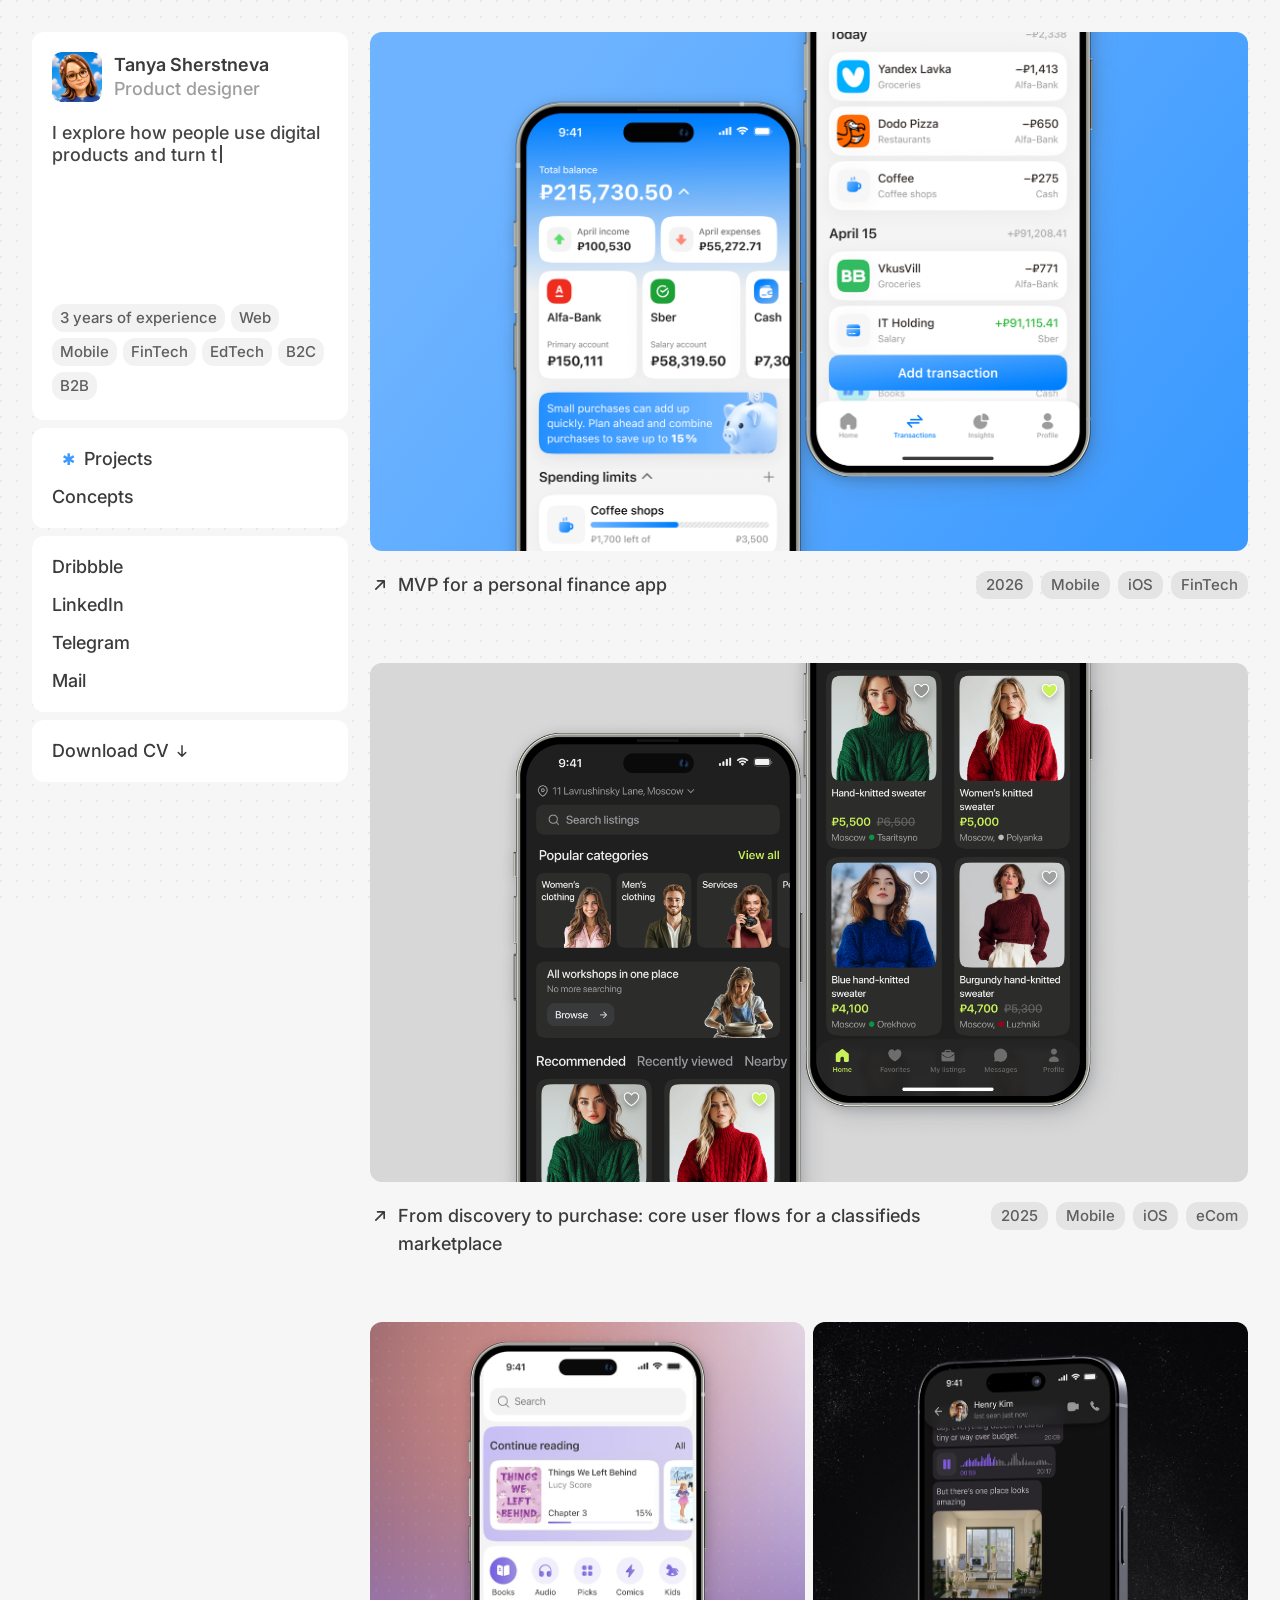
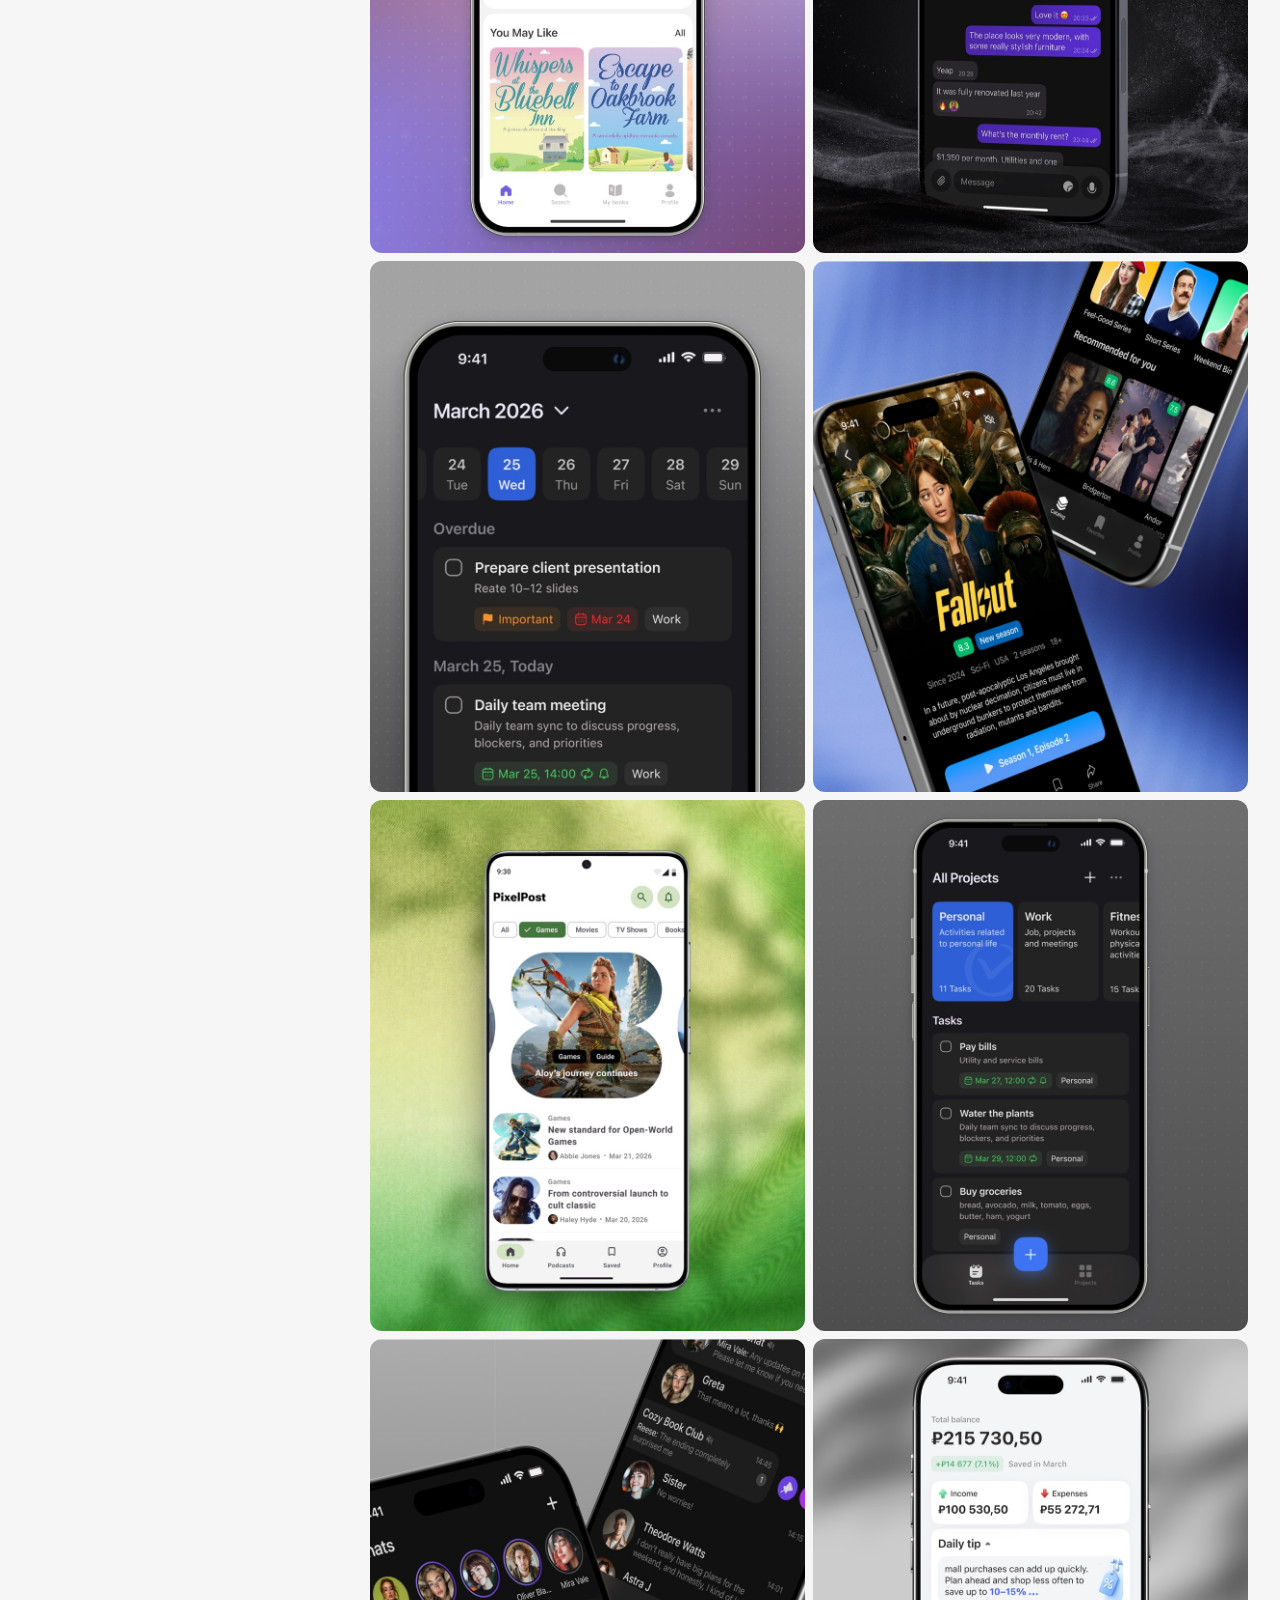
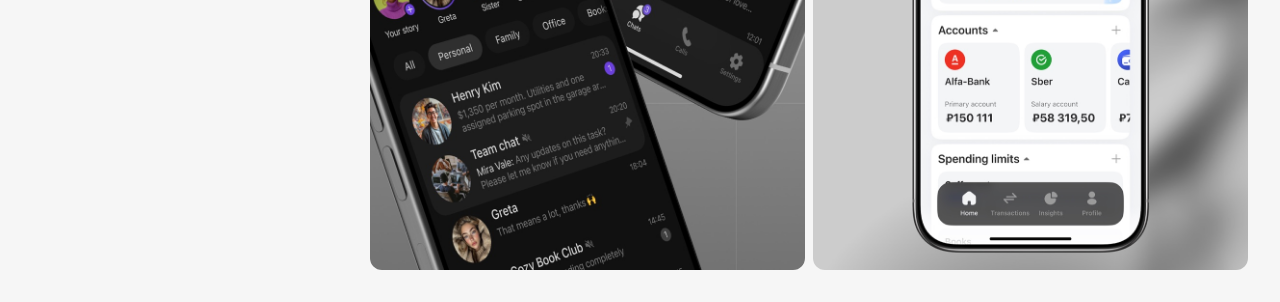
==== index.html @ c829650d "Add files via upload" ====
<!doctype html>
<html lang="en">
  <head>
    <meta charset="UTF-8" />
    <meta name="viewport" content="width=device-width, initial-scale=1.0" />
    <meta name="author" content="Tanya Sherstneva" />
    <meta name="copyright" content="© Tanya Sherstneva. Portfolio content, case studies and visuals may not be copied, reproduced or used for AI training without permission." />
    <meta name="robots" content="index, follow, noai, noimageai" />
    <title>Tanya Sherstneva — Product Designer</title>
    <meta name="description" content="Product designer creating web and mobile experiences. Explore selected work by Tanya Sherstneva, including Flowly, a personal finance app, and Atlas, a classifieds marketplace." />
    <link rel="icon" type="image/svg+xml" href="assets/favicon.svg" />
    <link rel="icon" type="image/png" sizes="32x32" href="assets/favicon-32.png" />
    <link rel="apple-touch-icon" sizes="180x180" href="assets/favicon-180.png" />
    <link rel="preload" as="image" href="assets/optimized/project-flowly-cover-left.png?v=20260915-2" media="(min-width: 681px)" />
    <link rel="preload" as="image" href="assets/optimized/project-flowly-cover-right.png?v=20260915-2" media="(min-width: 681px)" />
    <link rel="preload" as="image" href="assets/optimized/mobile-cover-flowly.jpg?v=20260915-2" media="(max-width: 680px)" />
    <link rel="stylesheet" href="styles.css?v=20260813-3" />
  </head>
  <body>
    <main class="page-shell">
      <aside class="sidebar" aria-label="Designer information">
        <section class="profile card">
          <div class="profile__head">
            <a class="profile__avatar-wrap" href="index.html" data-clean-href="./" data-home-link aria-label="Back to homepage">
              <img class="profile__avatar profile__avatar--base" src="assets/optimized/profile-avatar-new.png" width="128" height="160" alt="Tanya Sherstneva" />
              <img class="profile__avatar profile__avatar--hover" src="assets/optimized/profile-avatar-hover-new.png" width="128" height="160" alt="" aria-hidden="true" />
            </a>
            <div>
              <h1><a class="profile__name-link" href="index.html" data-clean-href="./" data-home-link aria-label="Back to homepage">Tanya Sherstneva</a></h1>
              <p>Product designer</p>
            </div>
          </div>

          <div class="profile__copy">
            <p class="typewriter-copy" data-typewriter="I explore how people use digital products and turn those insights into better experiences.">I explore how people use digital products and turn those insights into better experiences.</p>
          </div>

          <div class="chips" aria-label="Skills and experience">
            <span>3 years of experience</span>
            <span>Web</span>
            <span>Mobile</span>
            <span>FinTech</span>
            <span>EdTech</span>
            <span>B2C</span>
            <span>B2B</span>
          </div>
        </section>

        <nav class="card nav-links nav-links--plain" aria-label="Portfolio sections">
          <a href="#projects">Projects</a>
          <a href="#concepts">Concepts</a>
        </nav>

        <section class="card nav-links" aria-label="Social links">
          <a href="https://dribbble.com/tanya-sherstneva" target="_blank" rel="noopener noreferrer" aria-label="Dribbble">Dribbble</a>
          <a href="https://www.linkedin.com/in/tanya-sherstneva" target="_blank" rel="noopener noreferrer" aria-label="LinkedIn">LinkedIn</a>
          <a href="https://t.me/tatanny" target="_blank" rel="noopener noreferrer" aria-label="Telegram">Telegram</a>
          <a href="mailto:tanya.shr.design@gmail.com" aria-label="Mail">Mail</a>
        </section>

        <a class="card download" href="https://drive.google.com/file/d/1rvZRLGSlJnNHizzoRb1KVBPNBlRmmnEd/view?usp=share_link" target="_blank" rel="noopener noreferrer" aria-label="Download CV">
          <span>Download CV</span>
          <svg viewBox="0 0 24 24" aria-hidden="true">
            <path d="M12 5v14m0 0 5-5m-5 5-5-5" />
          </svg>
        </a>
      </aside>

      <section class="content" id="projects">
        <article class="project project--flowy">
          <a class="project-media-grid project-media-link flowly-hover-zone" href="flowly/index.html" aria-label="View the Flowly case study">
            <div class="project-media-slot project-media-slot--cover project-media-slot--flowy project-media-slot--flowy-cover">
              <img class="project-mobile-cover" src="assets/optimized/mobile-cover-flowly.jpg?v=20260915-2" width="900" height="532" alt="Flowly mobile cover preview" />
              <div class="flowy-cover-mockup flowy-cover-mockup--main">
                <img src="assets/optimized/project-flowly-cover-left.png?v=20260915-2" width="700" height="1330" alt="Flowly main screen preview" fetchpriority="high" />
              </div>
              <div class="flowy-cover-mockup flowy-cover-mockup--secondary">
                <img src="assets/optimized/project-flowly-cover-right.png?v=20260915-2" width="700" height="1330" alt="Flowly operations screen preview" fetchpriority="high" />
              </div>
            </div>
          </a>

          <footer class="project-meta">
            <a href="flowly/index.html" class="project-title">
              <svg viewBox="0 0 24 24" aria-hidden="true"><path d="M7 17 17 7M9 7h8v8" /></svg>
              <span>MVP for a&nbsp;personal finance app</span>
            </a>
            <div class="chips chips--small">
              <span>2026</span>
              <span>Mobile</span>
              <span>iOS</span>
              <span>FinTech</span>
            </div>
          </footer>
        </article>

        <article class="project project--atlas" id="atlas">
          <a class="project-media-grid project-media-link atlas-hover-zone" href="atlas/index.html" aria-label="View the Atlas case study">
            <div class="project-media-slot project-media-slot--cover project-media-slot--atlas project-media-slot--atlas-cover">
              <img class="project-mobile-cover" src="assets/optimized/mobile-cover-atlas.png?v=atlas-en-home-1" width="2988" height="1770" alt="Atlas mobile cover preview" loading="lazy" />
              <div class="atlas-cover-mockup atlas-cover-mockup--main">
                <img src="assets/optimized/project-atlas-cover-left.png?v=atlas-en-home-1" width="1229" height="2334" alt="Atlas project main preview" loading="lazy" />
              </div>
              <div class="atlas-cover-mockup atlas-cover-mockup--secondary">
                <img src="assets/optimized/project-atlas-cover-right.png?v=atlas-en-home-1" width="1229" height="2334" alt="Atlas project detail preview" loading="lazy" />
              </div>
            </div>
          </a>

          <footer class="project-meta">
            <a href="atlas/index.html" class="project-title">
              <svg viewBox="0 0 24 24" aria-hidden="true"><path d="M7 17 17 7M9 7h8v8" /></svg>
              <span>From discovery to&nbsp;purchase: core user flows for a&nbsp;classifieds marketplace</span>
            </a>
            <div class="chips chips--small">
              <span>2025</span>
              <span>Mobile</span>
              <span>iOS</span>
              <span>eCom</span>
            </div>
          </footer>
        </article>

        <section class="case-grid" id="concepts" aria-label="Design concepts">
          <figure class="case-card case-card--short"><img src="assets/optimized/concept-01-reading-app.jpg" width="1023" height="1100" loading="lazy" alt="Reader" /><figcaption class="case-chip">Reader</figcaption></figure>
          <figure class="case-card case-card--short"><img src="assets/optimized/concept-02-messaging-app.jpg" width="1023" height="1100" loading="lazy" alt="Messenger" /><figcaption class="case-chip">Messenger</figcaption></figure>
          <figure class="case-card case-card--tall"><img src="assets/optimized/concept-06-task-manager-app.jpg" width="1023" height="1100" loading="lazy" alt="Task Manager" /><figcaption class="case-chip">Task Manager</figcaption></figure>
          <figure class="case-card case-card--tall"><img src="assets/optimized/concept-04-streaming-app.jpg" width="1023" height="1100" loading="lazy" alt="Online Cinema" /><figcaption class="case-chip">Online Cinema</figcaption></figure>
          <figure class="case-card case-card--tall"><img src="assets/optimized/concept-05-android-news-app.jpg" width="1023" height="1100" loading="lazy" alt="Android News Portal" /><figcaption class="case-chip">Android News Portal</figcaption></figure>
          <figure class="case-card case-card--tall"><img src="assets/optimized/concept-07-task-manager-app.jpg" width="1023" height="1100" loading="lazy" alt="Task Manager" /><figcaption class="case-chip">Task Manager</figcaption></figure>
          <figure class="case-card case-card--tall"><img src="assets/optimized/concept-03-messaging-app.jpg" width="1023" height="1100" loading="lazy" alt="Messenger" /><figcaption class="case-chip">Messenger</figcaption></figure>
          <figure class="case-card case-card--tall"><img src="assets/optimized/concept-08-fintech-app.jpg" width="1023" height="1100" loading="lazy" alt="Finance Manager" /><figcaption class="case-chip">Finance Manager</figcaption></figure>
        </section>
      </section>
    </main>
    <div class="custom-cursor flowly-cursor" aria-hidden="true">
      <img src="assets/cursor-flowly.png" alt="" />
    </div>
    <div class="custom-cursor atlas-cursor" aria-hidden="true">
      <img src="assets/cursor-atlas.png" alt="" />
    </div>
    <script src="home-link.js?v=20260813-3" defer></script>
    <script>
      (() => {
        const flowlyCursor = document.querySelector(".flowly-cursor");
        const atlasCursor = document.querySelector(".atlas-cursor");
        const flowlyZone = document.querySelector(".flowly-hover-zone");
        const atlasZone = document.querySelector(".atlas-hover-zone");
        const mediaGrids = document.querySelectorAll(".project-media-grid");
        const navLinks = [...document.querySelectorAll('.nav-links--plain a[href^="#"]')];
        const sections = navLinks
          .map((link) => ({ link, target: document.querySelector(link.getAttribute("href")) }))
          .filter((item) => item.target);

        const setActiveLink = () => {
          const marker = window.scrollY + window.innerHeight * 0.42;
          let active = sections[0];

          sections.forEach((item) => {
            if (item.target.offsetTop <= marker) active = item;
          });

          navLinks.forEach((link) => {
            link.classList.toggle("is-active", link === active?.link);
          });
        };

        setActiveLink();
        window.addEventListener("scroll", setActiveLink, { passive: true });
        window.addEventListener("resize", setActiveLink);

        if (window.matchMedia("(pointer: coarse)").matches) return;

        const move = (cursor, { clientX, clientY }, zone) => {
          if (cursor) {
            const zoneRect = zone.getBoundingClientRect();
            const cursorWidth = cursor.offsetWidth || 118;
            const cursorHeight = cursor.offsetHeight || 118;
            const inset = 8;
            const x = Math.min(
              Math.max(clientX + 12, zoneRect.left + inset),
              zoneRect.right - cursorWidth - inset
            );
            const y = Math.min(
              Math.max(clientY + 12, zoneRect.top + inset),
              zoneRect.bottom - cursorHeight - inset
            );
            cursor.style.transform = `translate3d(${x}px, ${y}px, 0) scale(1)`;
          }
        };

        mediaGrids.forEach((grid) => {
          const images = [...grid.querySelectorAll(".project-media-slot img")];
          const drift = [
            { x: 0, y: -3 },
            { x: 3, y: -3 },
            { x: 3, y: 3 },
          ];

          grid.addEventListener("mouseenter", () => {
            grid.classList.add("is-hovered");
            if (grid === flowlyZone) {
              grid.querySelectorAll(".flowy-cover-mockup").forEach((mockup) => {
                mockup.classList.add("is-hovered");
              });
              return;
            }
            if (grid === atlasZone) {
              grid.querySelectorAll(".atlas-cover-mockup").forEach((mockup) => {
                mockup.classList.add("is-hovered");
              });
              return;
            }
            images.forEach((image, index) => {
              const offset = drift[index] || { x: 0, y: 0 };
              const slot = image.closest(".project-media-slot");
              const baseX = parseFloat(getComputedStyle(slot).getPropertyValue("--media-base-x")) || 0;
              const baseY = parseFloat(getComputedStyle(slot).getPropertyValue("--media-base-y")) || 0;
              image.style.transform = `translate3d(${baseX + offset.x}px, ${baseY + offset.y}px, 0)`;
            });
          });

          grid.addEventListener("mousemove", (event) => {
            const activeCursor = grid === flowlyZone ? flowlyCursor : grid === atlasZone ? atlasCursor : null;
          if (activeCursor) {
            activeCursor.classList.add("is-visible");
            move(activeCursor, event, grid);
          }
        });

          grid.addEventListener("mouseleave", () => {
            grid.classList.remove("is-hovered");
            if (grid === flowlyZone) {
              grid.querySelectorAll(".flowy-cover-mockup").forEach((mockup) => {
                mockup.classList.remove("is-hovered");
              });
            }
            if (grid === atlasZone) {
              grid.querySelectorAll(".atlas-cover-mockup").forEach((mockup) => {
                mockup.classList.remove("is-hovered");
              });
            }
            images.forEach((image) => {
              image.style.transform = "";
            });

            flowlyCursor?.classList.remove("is-visible");
            atlasCursor?.classList.remove("is-visible");
          });
        });
      })();
    </script>
  </body>
</html>
---- styles.css ----
@import url("https://fonts.googleapis.com/css2?family=Inter:wght@400;500;600;700&display=swap");

:root {
  --page: #f6f6f6;
  --text: #3b3b3b;
  --muted: #9e9e9e;
  --chip: rgba(158, 158, 158, 0.2);
  --card: #ffffff;
  --blue-a: #6db3ff;
  --blue-b: #3b9aff;
  --radius: 12px;
}

* {
  box-sizing: border-box;
}

html {
  scroll-behavior: smooth;
  overflow-x: hidden;
}

body {
  margin: 0;
  overflow-x: hidden;
  background-color: var(--page);
  background-image: radial-gradient(circle at 1px 1px, rgba(59, 59, 59, 0.08) 1px, transparent 0);
  background-size: 16px 16px;
  background-attachment: fixed;
  color: var(--text);
  font-family: "Inter", "Helvetica Neue", Helvetica, Arial, sans-serif;
  font-size: 18px;
  font-weight: 500;
  letter-spacing: 0;
}

a,
a:link,
a:visited,
a:hover,
a:active {
  color: inherit !important;
  text-decoration: none !important;
  -webkit-tap-highlight-color: transparent;
  outline-color: #3b9aff;
}

a:focus {
  outline: none;
}

a:focus-visible {
  outline: 2px solid rgba(59, 154, 255, 0.55);
  outline-offset: 4px;
  border-radius: 6px;
}

img {
  display: block;
  max-width: 100%;
}

.page-shell {
  display: grid;
  grid-template-columns: 316px minmax(0, 1000px);
  gap: 22px;
  align-items: start;
  width: 100%;
  max-width: 1400px;
  margin: 0 auto;
  padding: 32px;
}

.sidebar {
  position: fixed;
  top: 32px;
  left: calc((100vw - min(100vw, 1400px)) / 2 + 32px);
  width: 316px;
  align-self: start;
  max-height: calc(100vh - 64px);
  overflow: auto;
  display: flex;
  flex-direction: column;
  gap: 8px;
}

.content {
  grid-column: 2;
}

.card {
  background: var(--card);
  border-radius: var(--radius);
}

.profile {
  min-height: 388px;
  display: flex;
  flex-direction: column;
  padding: 20px;
}

.profile__head {
  display: flex;
  align-items: center;
  justify-content: flex-start;
  gap: 12px;
  margin-bottom: 20px;
}

.profile__avatar-wrap {
  position: relative;
  width: 50px;
  height: 50px;
  flex: 0 0 50px;
  display: block;
  overflow: hidden;
  border-radius: 9px;
  color: inherit;
  text-decoration: none;
  cursor: pointer;
}

.profile__avatar {
  position: absolute;
  inset: 0;
  width: 50px;
  height: 50px;
  border-radius: 9px;
  object-fit: cover;
  transition: opacity 180ms ease, transform 180ms ease;
}

.profile__avatar--hover {
  opacity: 0;
}

.profile__avatar-wrap:hover .profile__avatar--base {
  opacity: 0;
}

.profile__avatar-wrap:hover .profile__avatar--hover {
  opacity: 1 !important;
  transform: none;
}

@media (hover: none) {
  .profile__avatar-wrap:hover .profile__avatar--base {
    opacity: 1;
  }

  .profile__avatar-wrap:hover .profile__avatar--hover {
    opacity: 0;
    transform: none;
  }
}

.profile h1,
.profile p {
  margin: 0;
}

.profile h1 {
  font-size: 18px;
  font-weight: 600;
  line-height: 1.12;
  color: var(--text);
}

.profile__name-link {
  display: inline-block;
  color: inherit;
  text-decoration: none;
  border-radius: 6px;
}

.profile__head p {
  margin-top: 4px;
  font-size: 18px;
  font-weight: 500;
  color: var(--muted);
  line-height: 1.12;
}

.profile__copy {
  display: flex;
  flex-direction: column;
  gap: 8px;
  color: #444;
  font-size: 18px;
  font-weight: 500;
  line-height: 22px;
}

.typewriter-copy {
  min-height: 66px;
}

.typewriter-copy.is-typing::after {
  content: "";
  display: inline-block;
  width: 2px;
  height: 1em;
  margin-left: 3px;
  background: currentColor;
  vertical-align: -0.12em;
  animation: typewriter-caret 780ms steps(1, end) infinite;
}

@keyframes typewriter-caret {
  50% {
    opacity: 0;
  }
}

@media (prefers-reduced-motion: reduce) {
  .typewriter-copy.is-typing::after {
    animation: none;
  }
}

.profile > .chips {
  gap: 6px;
  justify-content: flex-start;
  align-items: stretch;
  margin-top: auto;
}

.chips {
  display: flex;
  flex-wrap: wrap;
  gap: 8px;
}

.chips span {
  display: inline-flex;
  align-items: center;
  justify-content: center;
  min-height: 28px;
  padding: 4px 8px;
  border-radius: 10px;
  background: #e4e4e4;
  color: #6a6a6a;
  font-size: 15px;
  line-height: 20px;
  white-space: nowrap;
}

.profile .chips span {
  padding: 4px 8px;
  border-radius: 12px;
  background: #f2f2f2;
  color: #5e5e5e;
  font-weight: 500;
}

.nav-links {
  display: flex;
  flex-direction: column;
  gap: 16px;
  padding: 20px;
  line-height: 22px;
}

.nav-links a {
  width: fit-content;
}

.nav-links--plain {
  gap: 16px;
}

.nav-links--plain a {
  width: fit-content;
  padding: 0;
  border-radius: 10px;
  color: var(--text);
  display: flex;
  align-items: center;
  gap: 0;
  transition: transform 260ms cubic-bezier(0.2, 0.8, 0.2, 1), color 260ms cubic-bezier(0.2, 0.8, 0.2, 1);
}

.nav-links--plain a::before {
  content: "✱";
  position: static;
  display: inline-flex;
  justify-content: center;
  width: 0;
  height: 16px;
  margin-right: 0;
  overflow: hidden;
  color: #3b9aff;
  font-size: 16px;
  line-height: 16px;
  opacity: 0;
  transform: scale(0.72) rotate(-18deg);
  transition: width 300ms cubic-bezier(0.2, 0.8, 0.2, 1), margin-right 300ms cubic-bezier(0.2, 0.8, 0.2, 1), opacity 220ms ease, transform 300ms cubic-bezier(0.2, 0.8, 0.2, 1);
}

.nav-links--plain a:hover {
  color: #2d86e8;
}

.nav-links--plain a.is-active::before {
  align-items: center;
  justify-content: center;
  width: 16px;
  margin-right: 8px;
  opacity: 1;
  transform: scale(1) rotate(0);
}

.nav-links a,
.download,
.project-title {
  position: relative;
  transition: transform 120ms ease, color 160ms ease, background-color 160ms ease;
}

.nav-links a::after {
  content: none;
  position: absolute;
  left: 0;
  right: 0;
  bottom: -3px;
  height: 1px;
  background: #3b9aff;
  opacity: 0;
  transform: scaleX(0);
  transform-origin: left center;
  transition: transform 180ms ease, opacity 180ms ease;
}

.nav-links a:hover::after {
  opacity: 1;
  transform: scaleX(1);
}

.nav-links:not(.nav-links--plain) a:hover {
  color: #2d86e8 !important;
}

.nav-links--plain a::after {
  display: none;
}

.nav-links--plain a.is-active {
  transform: translateX(8px);
  color: var(--text) !important;
}

.nav-links a:active,
.download:active,
.project-title:active {
  transform: scale(0.98);
}

.download {
  display: flex;
  align-items: center;
  gap: 4px;
  padding: 20px;
  line-height: 22px;
}

.download svg {
  width: 18px;
  height: 18px;
  fill: none;
  stroke: currentColor;
  stroke-width: 2;
  stroke-linecap: round;
  stroke-linejoin: round;
}

.project-title svg {
  width: 20px;
  height: 20px;
  flex: 0 0 20px;
  margin-top: 4px;
  fill: none;
  stroke: currentColor;
  stroke-width: 2;
  stroke-linecap: round;
  stroke-linejoin: round;
}

.content {
  display: flex;
  flex-direction: column;
  gap: 64px;
  width: min(100%, 1000px);
  scroll-margin-top: 32px;
}

.project {
  display: flex;
  flex-direction: column;
  gap: 20px;
  scroll-margin-top: 32px;
}

.hero-grid {
  display: grid;
  grid-template-columns: 1fr 1fr;
  gap: 8px;
  min-height: 590px;
}

.hero-grid--atlas {
  grid-template-columns: 1fr 1fr;
  grid-template-rows: 295px 295px;
}

.project-media-slot,
.showcase {
  position: relative;
  overflow: hidden;
  min-height: 0;
  border-radius: var(--radius);
}

.project-media-grid {
  display: grid;
  grid-template-columns: 1fr 1fr;
  grid-template-rows: 1fr;
  gap: 8px;
  height: auto;
  aspect-ratio: 996 / 589;
}

.project-media-link {
  color: inherit;
  text-decoration: none;
}

.project-media-stack {
  display: grid;
  grid-template-rows: 1fr 1fr;
  gap: 8px;
  min-height: 0;
}

.project-media-slot--cover {
  grid-column: 1 / -1;
  grid-row: 1 / -1;
  height: 100%;
  aspect-ratio: 996 / 589;
}

.project-mobile-cover {
  display: none;
}

.project-media-slot {
  background: #d7d7d7;
  --media-base-x: 0px;
  --media-base-y: 0px;
}

.project-media-slot--flowy {
  background: linear-gradient(127deg, var(--blue-a) 18%, var(--blue-b) 94%);
}

.project-media-slot--flowy-main {
  --media-base-x: 2px;
  --media-base-y: 1px;
}

.project-media-slot--flowy-cover {
  --media-base-x: 0px;
  --media-base-y: 0px;
}

.flowy-cover-mockup {
  position: absolute;
  pointer-events: none;
}

.flowy-cover-mockup--main {
  left: 14%;
  top: 10%;
  width: 39%;
  --flowy-hover-y: -16px;
}

.flowy-cover-mockup--secondary {
  right: 14%;
  top: -33%;
  width: 39%;
  --flowy-hover-y: 16px;
}

.flowy-cover-mockup img {
  width: 100%;
  height: auto;
  min-height: 0;
  object-fit: contain;
  transition: transform 240ms cubic-bezier(0.22, 1, 0.36, 1);
  will-change: transform;
}

.flowy-cover-mockup.is-hovered img {
  transform: translate3d(0, var(--flowy-hover-y), 0);
}

.project-media-slot--atlas {
  background: #d7d7d7;
}

.project-media-slot--atlas-cover {
  --media-base-x: 0px;
  --media-base-y: 0px;
}

.atlas-cover-mockup {
  position: absolute;
  pointer-events: none;
}

.atlas-cover-mockup--main {
  left: 14%;
  top: 10%;
  width: 39%;
  --atlas-hover-y: -16px;
}

.atlas-cover-mockup--secondary {
  right: 14%;
  top: -33%;
  width: 39%;
  --atlas-hover-y: 16px;
}

.atlas-cover-mockup img {
  width: 100%;
  height: auto;
  min-height: 0;
  object-fit: contain;
  transition: transform 240ms cubic-bezier(0.22, 1, 0.36, 1);
  will-change: transform;
}

.atlas-cover-mockup.is-hovered img {
  transform: translate3d(0, var(--atlas-hover-y), 0);
}

.project-media-slot--notifications {
  display: grid;
  place-items: center;
  background: #d7d7d7;
}

.notifications-cover-frame {
  width: 92% !important;
  height: auto !important;
  max-height: 82%;
  min-height: 0 !important;
  border-radius: 0px 0px 0 0;
  overflow: hidden;
  transform: translateY(15%) scale(1.018);
  transform-origin: center center;
  transition: transform 520ms cubic-bezier(0.22, 1, 0.36, 1);
}

.notifications-cover-frame .notifications-cover-image {
  display: block;
  width: 100% !important;
  height: auto !important;
  max-height: none;
  min-height: 0 !important;
  object-fit: contain !important;
}

.project-media-slot--atlas-review {
  display: grid;
  place-items: center;
}

.project-media-slot img {
  width: 100%;
  height: 100%;
  min-height: inherit;
  object-fit: contain;
  object-position: center center;
  transition: transform 240ms cubic-bezier(0.22, 1, 0.36, 1);
  will-change: transform;
}

.project-media-slot--atlas-review img {
  width: 72.5%;
  max-width: 358px;
  height: auto;
  min-height: 0;
  max-height: 68%;
}

.project-media-slot {
  transition: filter 180ms ease, box-shadow 180ms ease;
}

.project-media-grid:not(.is-hovered) .project-media-slot img {
  transform: translate3d(var(--media-base-x), var(--media-base-y), 0);
}

.project-media-grid:not(.is-hovered) .project-media-slot--notifications .notifications-cover-frame,
.project-media-slot--notifications .notifications-cover-frame {
  transform: translateY(15%) scale(1.018) !important;
}

.project-media-grid.is-hovered .project-media-slot--notifications .notifications-cover-frame {
  transform: translateY(12%) scale(1.018) !important;
}

.flowly-hover-zone,
.atlas-hover-zone,
.notifications-hover-zone {
  cursor: none;
}

.custom-cursor {
  position: fixed;
  left: 0;
  top: 0;
  z-index: 1000;
  width: 118px;
  height: 118px;
  opacity: 0;
  pointer-events: none;
  transform: translate3d(-160px, -160px, 0) scale(0.86);
  transition: opacity 120ms ease;
  filter: drop-shadow(0 18px 28px rgba(34, 79, 140, 0.22));
  will-change: transform, opacity;
}

.custom-cursor.is-visible {
  opacity: 1;
}

.custom-cursor img {
  width: 100%;
  height: 100%;
  object-fit: contain;
}

.atlas-cursor {
  width: 86px;
  height: 86px;
}

.notifications-cursor {
  width: 78px;
  height: 78px;
}

.project-media-slot--main {
  min-height: 0;
}

.project-media-slot--small {
  min-height: 0;
}

.blue {
  background: linear-gradient(127deg, var(--blue-a) 18%, var(--blue-b) 94%);
}

.gray {
  background: #d7d7d7;
}

.showcase-stack {
  display: grid;
  grid-template-rows: 1fr 1fr;
  gap: 8px;
}

.phone {
  position: absolute;
  left: 50%;
  top: 50%;
  width: 262px;
  aspect-ratio: 262 / 539;
  padding: 14px 12px;
  transform: translate(-50%, -50%);
  border: 4px solid #232323;
  border-radius: 40px;
  background: #111;
  box-shadow: 0 2px 13px rgba(0, 0, 0, 0.16), 5px 8px 24px rgba(75, 81, 93, 0.2);
}

.phone::before {
  content: "";
  position: absolute;
  inset: -2px;
  border: 2px solid #9b9b94;
  border-radius: 42px;
  pointer-events: none;
}

.phone__notch {
  position: absolute;
  left: 50%;
  top: 18px;
  z-index: 2;
  width: 64px;
  height: 18px;
  transform: translateX(-50%);
  border-radius: 999px;
  background: #0a0a0a;
}

.phone img {
  width: 100%;
  height: 100%;
  border-radius: 28px;
  object-fit: cover;
}

.phone--large {
  width: clamp(210px, 26vw, 262px);
}

.phone--cropped {
  top: calc(50% + 164px);
}

.phone--dark {
  top: calc(50% + 24px);
}

.savings-card {
  display: flex;
  flex-direction: column;
  align-items: center;
  justify-content: center;
  gap: 8px;
}

.savings-card::before {
  content: "";
  position: absolute;
  inset: 0;
  background: linear-gradient(147deg, rgba(109, 179, 255, 0.65), rgba(3, 125, 254, 0.38));
}

.goal-card {
  position: relative;
  z-index: 1;
  display: grid;
  grid-template-columns: 56px 1fr;
  gap: 8px;
  width: min(350px, calc(100% - 48px));
  padding: 12px;
  border-radius: 20px;
  background: #fff;
  box-shadow: 0 4px 14px rgba(25, 32, 48, 0.04);
}

.goal-card + .goal-card {
  margin-top: 0;
}

.goal-card__icon {
  display: grid;
  place-items: center;
  width: 56px;
  height: 56px;
  border-radius: 12px;
  background: #f6f6f6;
  font-size: 28px;
}

.goal-card strong {
  display: block;
  margin-bottom: 8px;
  color: #000;
  font-size: 17px;
  line-height: 22px;
}

.progress {
  display: block;
  height: 8px;
  overflow: hidden;
  border-radius: 999px;
  background: #e2e2e2;
}

.progress i {
  display: block;
  height: 100%;
  border-radius: inherit;
  background: linear-gradient(90deg, #6db3ff, #037dfe);
}

.goal-card small {
  display: flex;
  justify-content: space-between;
  gap: 8px;
  margin-top: 8px;
  color: rgba(0, 0, 0, 0.4);
  font-size: 14px;
  line-height: 20px;
}

.goal-card b {
  font-weight: 500;
}

.review-card {
  display: flex;
  align-items: center;
  justify-content: center;
  padding: 24px;
}

.review {
  width: min(330px, 100%);
  padding: 16px;
  border-radius: 12px;
  background: #222;
  color: #f6f6f6;
}

.review__top {
  display: grid;
  grid-template-columns: 40px 1fr auto;
  gap: 8px;
  align-items: center;
  margin-bottom: 12px;
}

.review__top img {
  width: 40px;
  height: 40px;
  border-radius: 8px;
  object-fit: cover;
}

.review__top strong {
  display: block;
  font-size: 14px;
}

.review__top span {
  color: #9e9e9e;
  font-size: 12px;
}

.review__top b {
  color: #baff5a;
  font-size: 14px;
}

.review h2 {
  margin: 0 0 6px;
  color: #ceff45;
  font-size: 17px;
  line-height: 1.2;
}

.review p {
  margin: 0;
  font-size: 13px;
  line-height: 1.35;
}

.portrait-card {
  display: flex;
  align-items: end;
  justify-content: center;
}

.portrait-card img {
  width: 76%;
  height: 92%;
  object-fit: cover;
  object-position: center 28%;
  border-radius: 10px;
}

.project-meta {
  display: flex;
  align-items: flex-start;
  justify-content: space-between;
  gap: 24px;
}

.project-title {
  display: flex;
  align-items: flex-start;
  gap: 8px;
  min-width: 0;
  color: var(--text);
  font-size: 18px;
  line-height: 28px;
}

.project-title span + span {
  color: #8a8a8a;
  overflow: hidden;
  text-overflow: ellipsis;
  white-space: nowrap;
}

.chips--small {
  flex-wrap: nowrap;
  gap: 8px;
}

.chips--small span {
  min-height: 28px;
  padding: 4px 10px;
  border-radius: 12px;
  color: #5e5e5e !important;
  font-weight: 500;
}

.case-grid {
  display: grid;
  grid-template-columns: repeat(2, minmax(0, 1fr));
  grid-auto-flow: dense;
  gap: 8px;
  scroll-margin-top: 32px;
}

.case-card {
  margin: 0;
  position: relative;
  overflow: hidden;
  min-height: 531px;
  border-radius: var(--radius);
  background: #ddd;
}

.case-card--tall {
  min-height: 531px;
}

.case-card img {
  width: 100%;
  height: 100%;
  object-fit: cover;
}

.case-chip {
  position: absolute;
  left: 14px;
  top: 14px;
  z-index: 1;
  display: inline-flex;
  align-items: center;
  min-height: 28px;
  max-width: calc(100% - 28px);
  padding: 4px 10px;
  border-radius: 10px;
  background: rgba(228, 228, 228, 0.92);
  color: #444444;
  font-size: 15px;
  line-height: 20px;
  white-space: nowrap;
  opacity: 0;
  transform: translateY(4px);
  transition: opacity 160ms ease, transform 160ms ease;
  pointer-events: none;
}

.case-card:hover .case-chip {
  opacity: 1;
  transform: translateY(0);
}

@media (max-width: 1180px) {
  .page-shell {
    grid-template-columns: 280px minmax(0, 1fr);
    padding: 20px;
  }

  .sidebar {
    left: calc((100vw - min(100vw, 1400px)) / 2 + 20px);
    width: 280px;
  }

  .profile__head p,
  .profile h1 {
    font-size: 18px;
  }

  .hero-grid,
  .hero-grid--atlas {
    min-height: 520px;
  }

  .project-media-grid {
    height: auto;
  }
}

@media (min-width: 901px) {
  .sidebar {
    position: fixed;
    top: 32px;
    align-self: start;
  }
}

@media (max-width: 900px) {
  .page-shell {
    display: flex;
    flex-direction: column;
    gap: 20px;
    max-width: 760px;
  }

  .sidebar {
    position: static;
    width: 100%;
    max-height: none;
    overflow: visible;
    display: grid;
    grid-template-columns: repeat(2, minmax(0, 1fr));
  }

  .content {
    width: 100%;
  }

  .profile {
    grid-column: 1 / -1;
    min-height: 0;
    gap: 28px;
  }

  .profile__head {
    margin-bottom: 0;
  }

  .download {
    align-items: center;
  }
}

@media (max-width: 680px) {
  body {
    background-attachment: scroll;
    font-size: 16px;
  }

  .page-shell {
    gap: 12px;
    padding: 10px;
  }

  .sidebar {
    grid-template-columns: 1fr;
    gap: 8px;
  }

  .card {
    border-radius: 10px;
  }

  .profile {
    gap: 18px;
    padding: 16px;
  }

  .profile__head p,
  .profile h1 {
    font-size: 17px;
  }

  .profile__avatar {
    transition: none;
  }

  .profile__avatar-wrap:hover .profile__avatar--base {
    opacity: 1;
  }

  .profile__avatar-wrap:hover .profile__avatar--hover {
    opacity: 0;
    transform: none;
  }

  .profile__copy {
    font-size: 16px;
    line-height: 20px;
  }

  .profile > .chips {
    margin-top: 0;
  }

  .chips {
    gap: 6px;
  }

  .chips span {
    min-height: 26px;
    padding: 3px 8px;
    font-size: 14px;
    line-height: 20px;
  }

  .nav-links {
    gap: 12px;
    padding: 16px;
    font-size: 16px;
    line-height: 22px;
  }

  .nav-links--plain a.is-active {
    transform: none;
  }

  .nav-links--plain a.is-active::before {
    width: 0;
    margin-right: 0;
    opacity: 0;
  }

  .download {
    padding: 16px;
    font-size: 16px;
  }

  .content {
    gap: 36px;
  }

  .hero-grid,
  .hero-grid--atlas {
    grid-template-columns: 1fr;
    grid-template-rows: auto;
    min-height: 0;
  }

  .project-media-grid {
    grid-template-columns: 1fr;
    height: auto;
    min-height: 0;
  }

  .project-media-stack {
    grid-template-rows: auto;
  }

  .project-media-slot--main,
  .project-media-slot--small {
    min-height: auto;
    aspect-ratio: 494 / 291;
  }

  .project-media-slot--main {
    aspect-ratio: 494 / 590;
  }

  .project-media-slot--cover {
    min-height: auto;
    aspect-ratio: 996 / 589;
    border-radius: 10px;
  }

  .project-mobile-cover {
    display: block;
    width: 100%;
    height: 100%;
    object-fit: cover;
  }

  .flowy-cover-mockup,
  .atlas-cover-mockup,
  .notifications-cover-frame {
    display: none;
  }

  .flowly-hover-zone,
  .atlas-hover-zone,
  .notifications-hover-zone {
    cursor: auto;
  }

  .custom-cursor {
    display: none;
  }

  .project-media-slot img,
  .project-media-grid:hover .project-media-slot img {
    transform: none;
    transition: none;
  }

  .showcase,
  .showcase-stack {
    min-height: 360px;
  }

  .showcase-stack {
    grid-template-rows: 1fr 1fr;
  }

  .phone--large {
    width: 220px;
  }

  .phone--cropped {
    top: calc(50% + 110px);
  }

  .goal-card {
    width: calc(100% - 28px);
    grid-template-columns: 48px 1fr;
  }

  .goal-card__icon {
    width: 48px;
    height: 48px;
    font-size: 24px;
  }

  .goal-card small {
    flex-direction: column;
    gap: 0;
  }

  .project-meta {
    align-items: flex-start;
    flex-direction: column;
    gap: 10px;
  }

  .project-title {
    display: block;
    font-size: 16px;
    line-height: 24px;
  }

  .project-title svg {
    display: none;
  }

  .project-title span {
    display: inline;
  }

  .project-title span + span {
    white-space: normal;
  }

  .chips--small {
    flex-wrap: wrap;
    gap: 6px;
  }

  .case-grid {
    grid-template-columns: 1fr;
    gap: 8px;
  }

  .case-card,
  .case-card--tall {
    min-height: auto;
    aspect-ratio: 494 / 531;
  }

  .case-card--tall {
    aspect-ratio: 494 / 531;
  }

  .case-chip {
    display: none;
  }

}
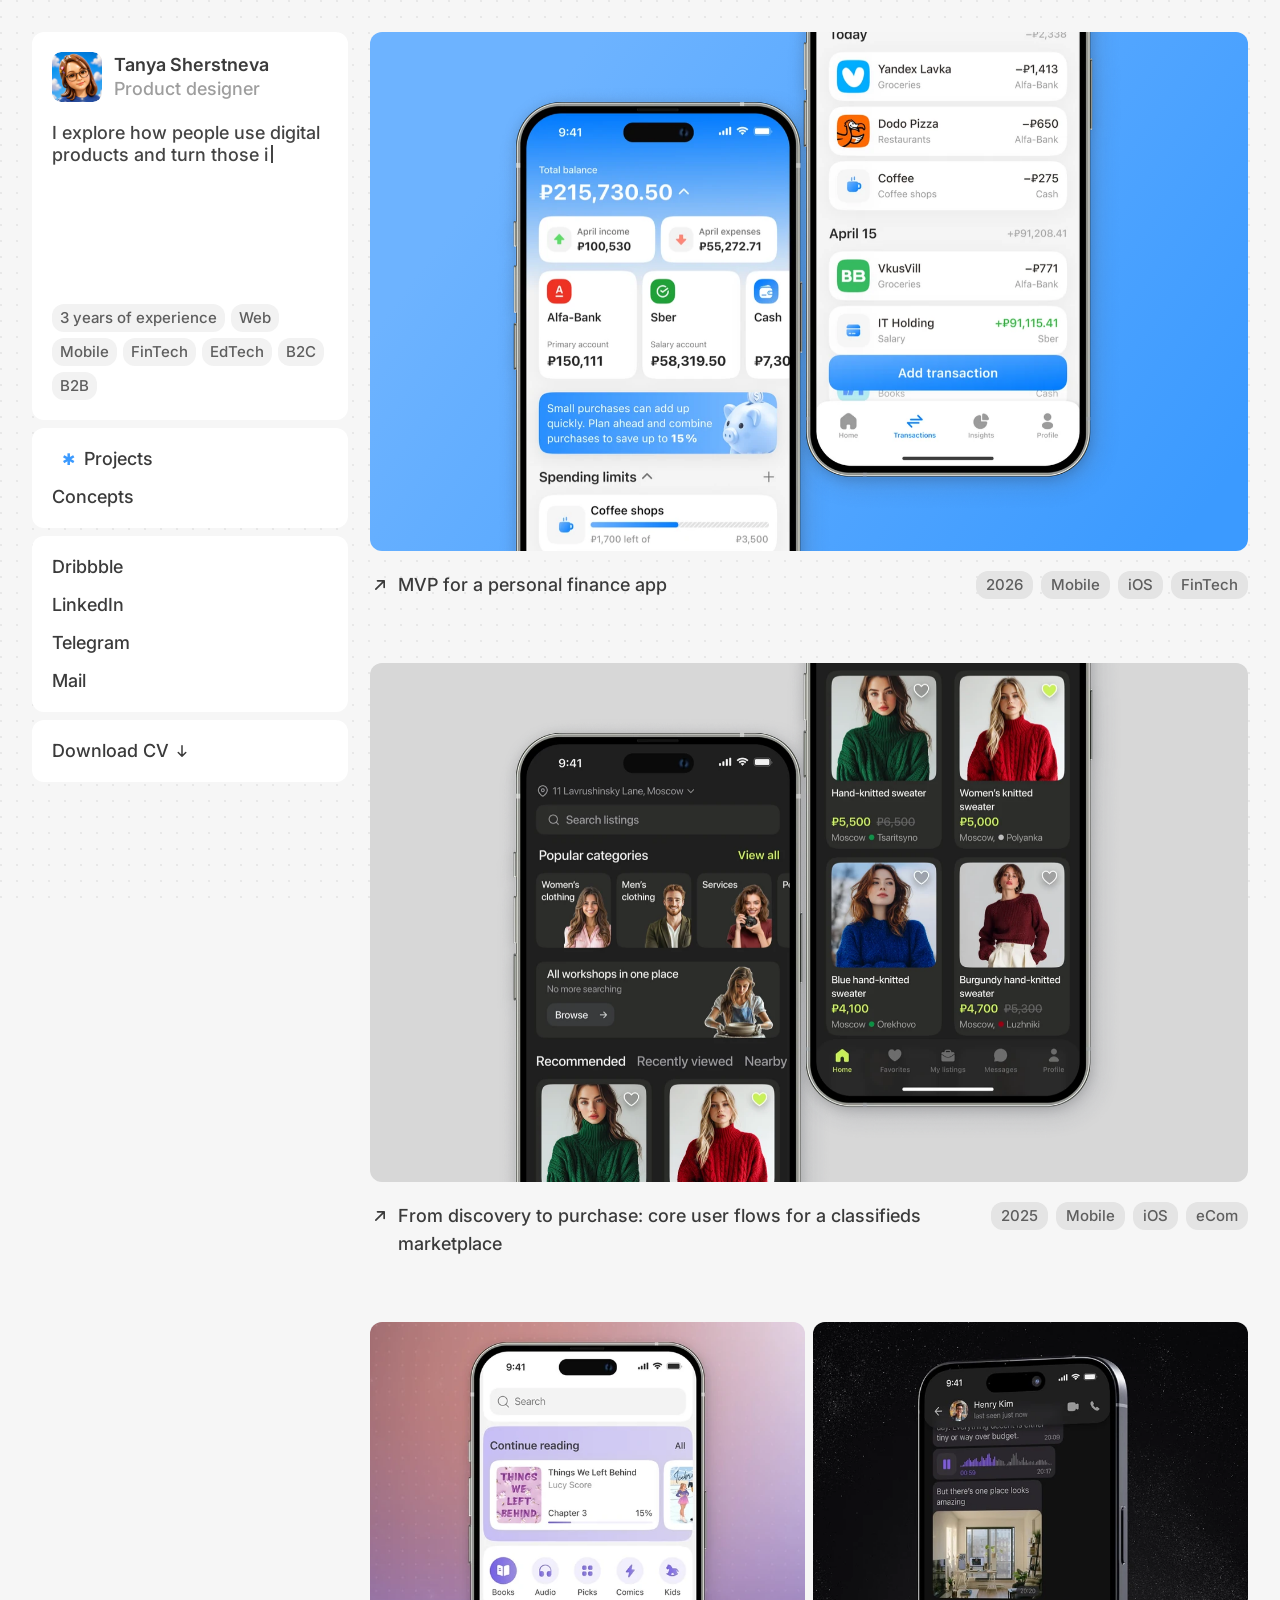
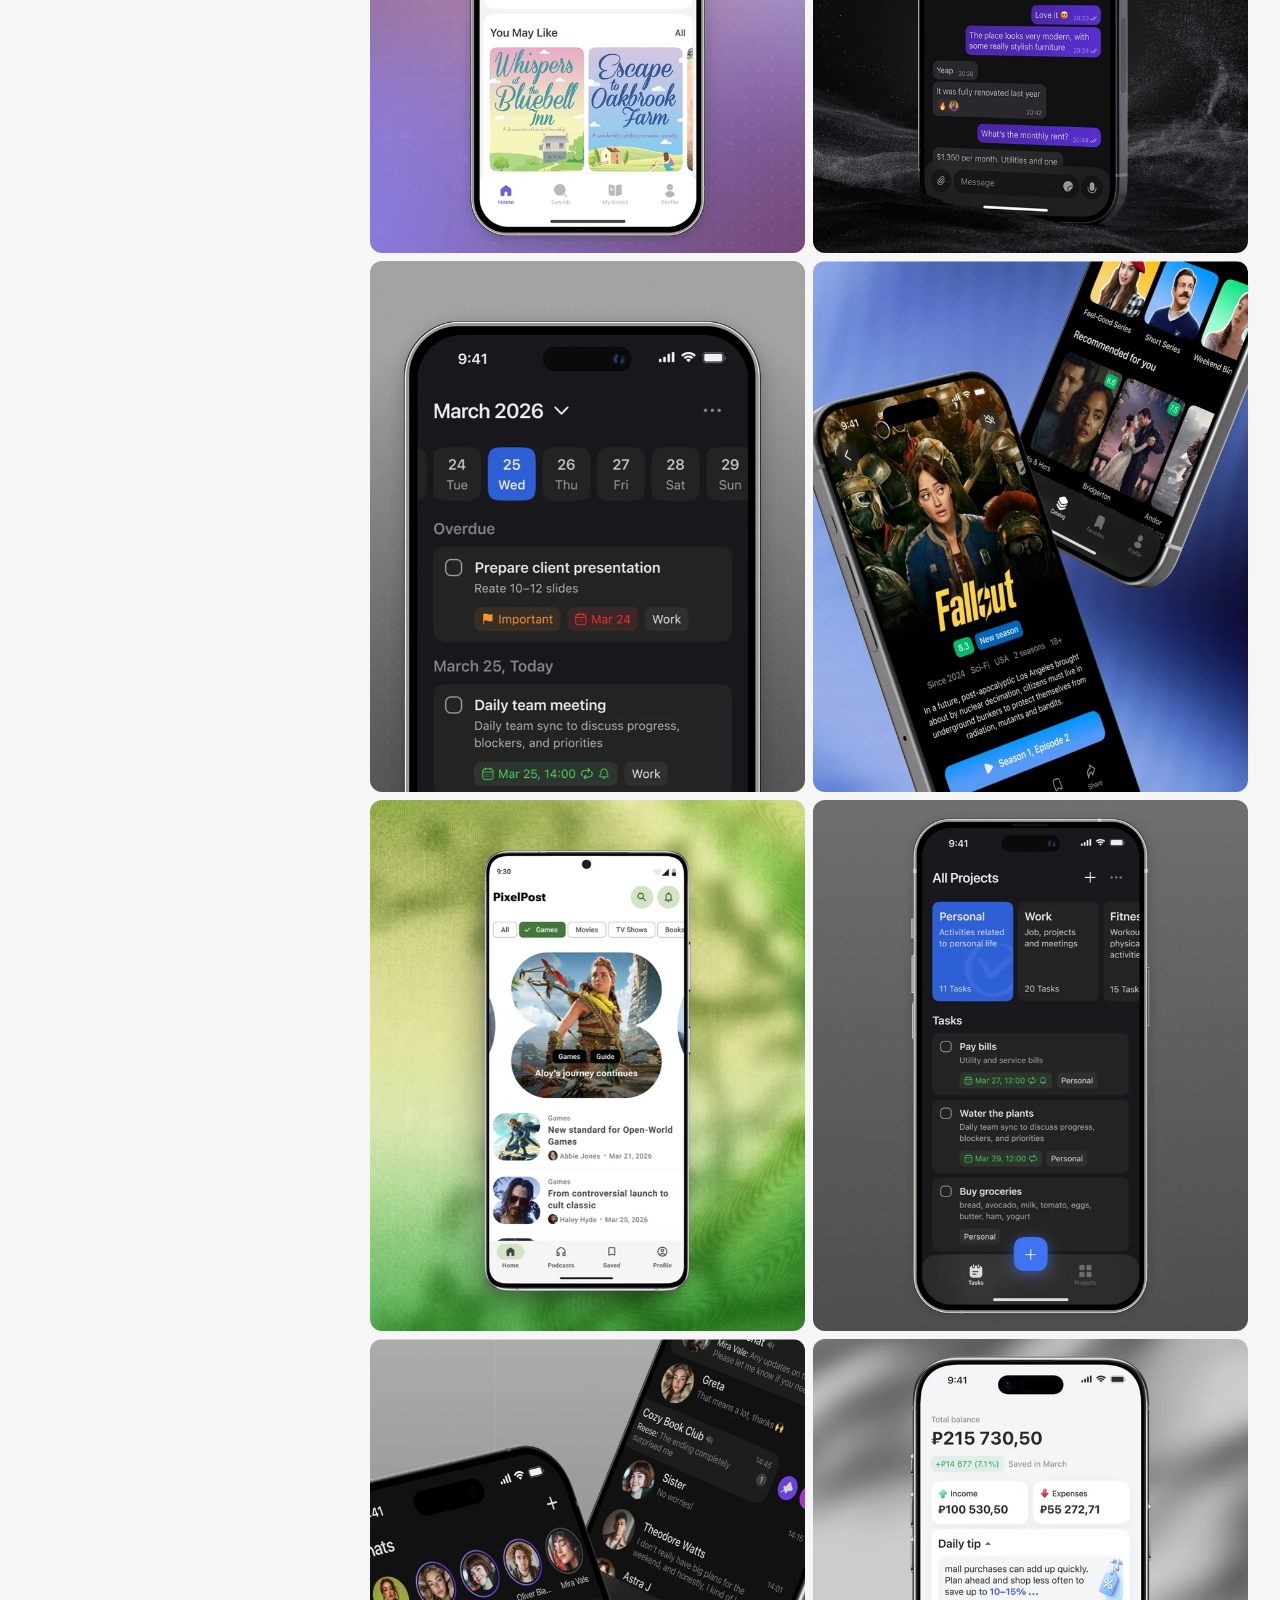
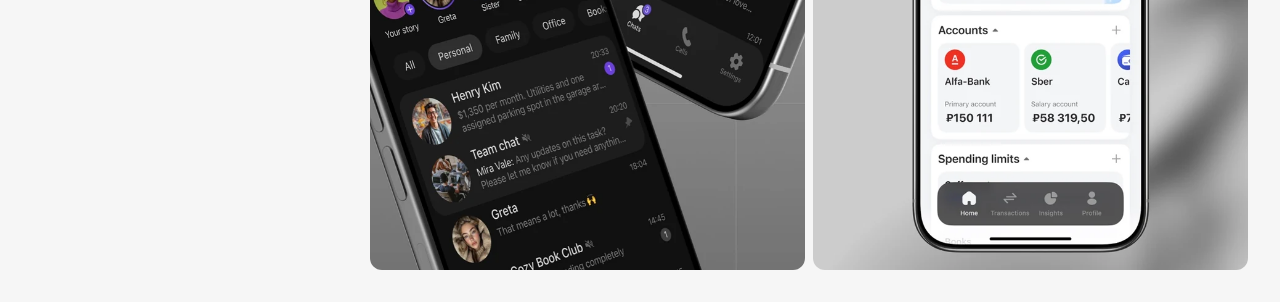
==== commit f7982073: "link" ====
--- a/index.html
+++ b/index.html
@@ -11,9 +11,9 @@
     <link rel="icon" type="image/svg+xml" href="assets/favicon.svg" />
     <link rel="icon" type="image/png" sizes="32x32" href="assets/favicon-32.png" />
     <link rel="apple-touch-icon" sizes="180x180" href="assets/favicon-180.png" />
-    <link rel="preload" as="image" href="assets/optimized/project-flowly-cover-left.png?v=20260915-2" media="(min-width: 681px)" />
-    <link rel="preload" as="image" href="assets/optimized/project-flowly-cover-right.png?v=20260915-2" media="(min-width: 681px)" />
-    <link rel="preload" as="image" href="assets/optimized/mobile-cover-flowly.jpg?v=20260915-2" media="(max-width: 680px)" />
+    <link rel="preload" as="image" type="image/webp" href="assets/responsive/mobile-cover-flowly-6c34dc55-900.webp" imagesrcset="assets/responsive/mobile-cover-flowly-6c34dc55-480.webp 480w, assets/responsive/mobile-cover-flowly-6c34dc55-800.webp 800w, assets/responsive/mobile-cover-flowly-6c34dc55-900.webp 900w" imagesizes="calc(100vw - 20px)" media="(max-width: 680px)" />
+    <link rel="preload" as="image" type="image/webp" href="assets/responsive/project-flowly-cover-left-9794192e-700.webp" imagesrcset="assets/responsive/project-flowly-cover-left-9794192e-360.webp 360w, assets/responsive/project-flowly-cover-left-9794192e-600.webp 600w, assets/responsive/project-flowly-cover-left-9794192e-700.webp 700w" imagesizes="(max-width: 900px) 39vw, 390px" media="(min-width: 681px)" />
+    <link rel="preload" as="image" type="image/webp" href="assets/responsive/project-flowly-cover-right-f997e7c1-700.webp" imagesrcset="assets/responsive/project-flowly-cover-right-f997e7c1-360.webp 360w, assets/responsive/project-flowly-cover-right-f997e7c1-600.webp 600w, assets/responsive/project-flowly-cover-right-f997e7c1-700.webp 700w" imagesizes="(max-width: 900px) 39vw, 390px" media="(min-width: 681px)" />
     <link rel="stylesheet" href="styles.css?v=20260813-3" />
   </head>
   <body>
@@ -32,7 +32,7 @@
           </div>
 
           <div class="profile__copy">
-            <p class="typewriter-copy" data-typewriter="I explore how people use digital products and turn those insights into better experiences.">I explore how people use digital products and turn those insights into better experiences.</p>
+            <p class="typewriter-copy" data-typewriter="I explore how people use digital products and turn those insights into better experiences">I explore how people use digital products and turn those insights into better experiences</p>
           </div>
 
           <div class="chips" aria-label="Skills and experience">
@@ -70,12 +70,12 @@
         <article class="project project--flowy">
           <a class="project-media-grid project-media-link flowly-hover-zone" href="flowly/index.html" aria-label="View the Flowly case study">
             <div class="project-media-slot project-media-slot--cover project-media-slot--flowy project-media-slot--flowy-cover">
-              <img class="project-mobile-cover" src="assets/optimized/mobile-cover-flowly.jpg?v=20260915-2" width="900" height="532" alt="Flowly mobile cover preview" />
+              <picture style="display: contents"><source media="(min-width: 681px)" srcset="[data-uri]" /><img class="project-mobile-cover" src="assets/responsive/mobile-cover-flowly-6c34dc55-900.webp" width="900" height="532" alt="Flowly mobile cover preview" srcset="assets/responsive/mobile-cover-flowly-6c34dc55-480.webp 480w, assets/responsive/mobile-cover-flowly-6c34dc55-800.webp 800w, assets/responsive/mobile-cover-flowly-6c34dc55-900.webp 900w" sizes="calc(100vw - 20px)" decoding="async" fetchpriority="high" /></picture>
               <div class="flowy-cover-mockup flowy-cover-mockup--main">
-                <img src="assets/optimized/project-flowly-cover-left.png?v=20260915-2" width="700" height="1330" alt="Flowly main screen preview" fetchpriority="high" />
+                <picture style="display: contents"><source media="(max-width: 680px)" srcset="[data-uri]" /><img src="assets/responsive/project-flowly-cover-left-9794192e-700.webp" width="700" height="1330" alt="Flowly main screen preview" fetchpriority="high" srcset="assets/responsive/project-flowly-cover-left-9794192e-360.webp 360w, assets/responsive/project-flowly-cover-left-9794192e-600.webp 600w, assets/responsive/project-flowly-cover-left-9794192e-700.webp 700w" sizes="(max-width: 900px) 39vw, 390px" decoding="async" /></picture>
               </div>
               <div class="flowy-cover-mockup flowy-cover-mockup--secondary">
-                <img src="assets/optimized/project-flowly-cover-right.png?v=20260915-2" width="700" height="1330" alt="Flowly operations screen preview" fetchpriority="high" />
+                <picture style="display: contents"><source media="(max-width: 680px)" srcset="[data-uri]" /><img src="assets/responsive/project-flowly-cover-right-f997e7c1-700.webp" width="700" height="1330" alt="Flowly operations screen preview" fetchpriority="high" srcset="assets/responsive/project-flowly-cover-right-f997e7c1-360.webp 360w, assets/responsive/project-flowly-cover-right-f997e7c1-600.webp 600w, assets/responsive/project-flowly-cover-right-f997e7c1-700.webp 700w" sizes="(max-width: 900px) 39vw, 390px" decoding="async" /></picture>
               </div>
             </div>
           </a>
@@ -97,12 +97,12 @@
         <article class="project project--atlas" id="atlas">
           <a class="project-media-grid project-media-link atlas-hover-zone" href="atlas/index.html" aria-label="View the Atlas case study">
             <div class="project-media-slot project-media-slot--cover project-media-slot--atlas project-media-slot--atlas-cover">
-              <img class="project-mobile-cover" src="assets/optimized/mobile-cover-atlas.png?v=atlas-en-home-1" width="2988" height="1770" alt="Atlas mobile cover preview" loading="lazy" />
+              <picture style="display: contents"><source media="(min-width: 681px)" srcset="[data-uri]" /><img class="project-mobile-cover" src="assets/responsive/mobile-cover-atlas-68b5f121-2000.webp" width="2988" height="1770" alt="Atlas mobile cover preview" loading="lazy" srcset="assets/responsive/mobile-cover-atlas-68b5f121-480.webp 480w, assets/responsive/mobile-cover-atlas-68b5f121-800.webp 800w, assets/responsive/mobile-cover-atlas-68b5f121-1200.webp 1200w, assets/responsive/mobile-cover-atlas-68b5f121-1800.webp 1800w, assets/responsive/mobile-cover-atlas-68b5f121-2000.webp 2000w" sizes="calc(100vw - 20px)" decoding="async" /></picture>
               <div class="atlas-cover-mockup atlas-cover-mockup--main">
-                <img src="assets/optimized/project-atlas-cover-left.png?v=atlas-en-home-1" width="1229" height="2334" alt="Atlas project main preview" loading="lazy" />
+                <picture style="display: contents"><source media="(max-width: 680px)" srcset="[data-uri]" /><img src="assets/responsive/project-atlas-cover-left-d0a52452-1229.webp" width="1229" height="2334" alt="Atlas project main preview" loading="lazy" srcset="assets/responsive/project-atlas-cover-left-d0a52452-360.webp 360w, assets/responsive/project-atlas-cover-left-d0a52452-600.webp 600w, assets/responsive/project-atlas-cover-left-d0a52452-900.webp 900w, assets/responsive/project-atlas-cover-left-d0a52452-1229.webp 1229w" sizes="(max-width: 900px) 39vw, 390px" decoding="async" /></picture>
               </div>
               <div class="atlas-cover-mockup atlas-cover-mockup--secondary">
-                <img src="assets/optimized/project-atlas-cover-right.png?v=atlas-en-home-1" width="1229" height="2334" alt="Atlas project detail preview" loading="lazy" />
+                <picture style="display: contents"><source media="(max-width: 680px)" srcset="[data-uri]" /><img src="assets/responsive/project-atlas-cover-right-524b7582-1229.webp" width="1229" height="2334" alt="Atlas project detail preview" loading="lazy" srcset="assets/responsive/project-atlas-cover-right-524b7582-360.webp 360w, assets/responsive/project-atlas-cover-right-524b7582-600.webp 600w, assets/responsive/project-atlas-cover-right-524b7582-900.webp 900w, assets/responsive/project-atlas-cover-right-524b7582-1229.webp 1229w" sizes="(max-width: 900px) 39vw, 390px" decoding="async" /></picture>
               </div>
             </div>
           </a>
@@ -122,19 +122,19 @@
         </article>
 
         <section class="case-grid" id="concepts" aria-label="Design concepts">
-          <figure class="case-card case-card--short"><img src="assets/optimized/concept-01-reading-app.jpg" width="1023" height="1100" loading="lazy" alt="Reader" /><figcaption class="case-chip">Reader</figcaption></figure>
-          <figure class="case-card case-card--short"><img src="assets/optimized/concept-02-messaging-app.jpg" width="1023" height="1100" loading="lazy" alt="Messenger" /><figcaption class="case-chip">Messenger</figcaption></figure>
-          <figure class="case-card case-card--tall"><img src="assets/optimized/concept-06-task-manager-app.jpg" width="1023" height="1100" loading="lazy" alt="Task Manager" /><figcaption class="case-chip">Task Manager</figcaption></figure>
-          <figure class="case-card case-card--tall"><img src="assets/optimized/concept-04-streaming-app.jpg" width="1023" height="1100" loading="lazy" alt="Online Cinema" /><figcaption class="case-chip">Online Cinema</figcaption></figure>
-          <figure class="case-card case-card--tall"><img src="assets/optimized/concept-05-android-news-app.jpg" width="1023" height="1100" loading="lazy" alt="Android News Portal" /><figcaption class="case-chip">Android News Portal</figcaption></figure>
-          <figure class="case-card case-card--tall"><img src="assets/optimized/concept-07-task-manager-app.jpg" width="1023" height="1100" loading="lazy" alt="Task Manager" /><figcaption class="case-chip">Task Manager</figcaption></figure>
-          <figure class="case-card case-card--tall"><img src="assets/optimized/concept-03-messaging-app.jpg" width="1023" height="1100" loading="lazy" alt="Messenger" /><figcaption class="case-chip">Messenger</figcaption></figure>
-          <figure class="case-card case-card--tall"><img src="assets/optimized/concept-08-fintech-app.jpg" width="1023" height="1100" loading="lazy" alt="Finance Manager" /><figcaption class="case-chip">Finance Manager</figcaption></figure>
+          <figure class="case-card case-card--short"><img src="assets/responsive/concept-01-reading-app-e995e06c-1023.webp" width="1023" height="1100" loading="lazy" alt="Reader" srcset="assets/responsive/concept-01-reading-app-e995e06c-480.webp 480w, assets/responsive/concept-01-reading-app-e995e06c-800.webp 800w, assets/responsive/concept-01-reading-app-e995e06c-1023.webp 1023w" sizes="(max-width: 680px) calc(100vw - 20px), (max-width: 900px) 50vw, 500px" decoding="async" /><figcaption class="case-chip">Reader</figcaption></figure>
+          <figure class="case-card case-card--short"><img src="assets/responsive/concept-02-messaging-app-6986f4b7-1023.webp" width="1023" height="1100" loading="lazy" alt="Messenger" srcset="assets/responsive/concept-02-messaging-app-6986f4b7-480.webp 480w, assets/responsive/concept-02-messaging-app-6986f4b7-800.webp 800w, assets/responsive/concept-02-messaging-app-6986f4b7-1023.webp 1023w" sizes="(max-width: 680px) calc(100vw - 20px), (max-width: 900px) 50vw, 500px" decoding="async" /><figcaption class="case-chip">Messenger</figcaption></figure>
+          <figure class="case-card case-card--tall"><img src="assets/responsive/concept-06-task-manager-app-a9e022fa-1023.webp" width="1023" height="1100" loading="lazy" alt="Task Manager" srcset="assets/responsive/concept-06-task-manager-app-a9e022fa-480.webp 480w, assets/responsive/concept-06-task-manager-app-a9e022fa-800.webp 800w, assets/responsive/concept-06-task-manager-app-a9e022fa-1023.webp 1023w" sizes="(max-width: 680px) calc(100vw - 20px), (max-width: 900px) 50vw, 500px" decoding="async" /><figcaption class="case-chip">Task Manager</figcaption></figure>
+          <figure class="case-card case-card--tall"><img src="assets/responsive/concept-04-streaming-app-4d654ab3-1023.webp" width="1023" height="1100" loading="lazy" alt="Online Cinema" srcset="assets/responsive/concept-04-streaming-app-4d654ab3-480.webp 480w, assets/responsive/concept-04-streaming-app-4d654ab3-800.webp 800w, assets/responsive/concept-04-streaming-app-4d654ab3-1023.webp 1023w" sizes="(max-width: 680px) calc(100vw - 20px), (max-width: 900px) 50vw, 500px" decoding="async" /><figcaption class="case-chip">Online Cinema</figcaption></figure>
+          <figure class="case-card case-card--tall"><img src="assets/responsive/concept-05-android-news-app-ad705d1b-1023.webp" width="1023" height="1100" loading="lazy" alt="Android News Portal" srcset="assets/responsive/concept-05-android-news-app-ad705d1b-480.webp 480w, assets/responsive/concept-05-android-news-app-ad705d1b-800.webp 800w, assets/responsive/concept-05-android-news-app-ad705d1b-1023.webp 1023w" sizes="(max-width: 680px) calc(100vw - 20px), (max-width: 900px) 50vw, 500px" decoding="async" /><figcaption class="case-chip">Android News Portal</figcaption></figure>
+          <figure class="case-card case-card--tall"><img src="assets/responsive/concept-07-task-manager-app-23942fae-1023.webp" width="1023" height="1100" loading="lazy" alt="Task Manager" srcset="assets/responsive/concept-07-task-manager-app-23942fae-480.webp 480w, assets/responsive/concept-07-task-manager-app-23942fae-800.webp 800w, assets/responsive/concept-07-task-manager-app-23942fae-1023.webp 1023w" sizes="(max-width: 680px) calc(100vw - 20px), (max-width: 900px) 50vw, 500px" decoding="async" /><figcaption class="case-chip">Task Manager</figcaption></figure>
+          <figure class="case-card case-card--tall"><img src="assets/responsive/concept-03-messaging-app-2f4617d7-1023.webp" width="1023" height="1100" loading="lazy" alt="Messenger" srcset="assets/responsive/concept-03-messaging-app-2f4617d7-480.webp 480w, assets/responsive/concept-03-messaging-app-2f4617d7-800.webp 800w, assets/responsive/concept-03-messaging-app-2f4617d7-1023.webp 1023w" sizes="(max-width: 680px) calc(100vw - 20px), (max-width: 900px) 50vw, 500px" decoding="async" /><figcaption class="case-chip">Messenger</figcaption></figure>
+          <figure class="case-card case-card--tall"><img src="assets/responsive/concept-08-fintech-app-265eab27-1023.webp" width="1023" height="1100" loading="lazy" alt="Finance Manager" srcset="assets/responsive/concept-08-fintech-app-265eab27-480.webp 480w, assets/responsive/concept-08-fintech-app-265eab27-800.webp 800w, assets/responsive/concept-08-fintech-app-265eab27-1023.webp 1023w" sizes="(max-width: 680px) calc(100vw - 20px), (max-width: 900px) 50vw, 500px" decoding="async" /><figcaption class="case-chip">Finance Manager</figcaption></figure>
         </section>
       </section>
     </main>
     <div class="custom-cursor flowly-cursor" aria-hidden="true">
-      <img src="assets/cursor-flowly.png" alt="" />
+      <img src="assets/responsive/cursor-flowly-354725ae-502.webp" alt="" srcset="assets/responsive/cursor-flowly-354725ae-480.webp 480w, assets/responsive/cursor-flowly-354725ae-502.webp 502w" sizes="(max-width: 680px) calc(100vw - 24px), (max-width: 980px) calc(100vw - 64px), (max-width: 1400px) calc(100vw - 402px), 998px" decoding="async" />
     </div>
     <div class="custom-cursor atlas-cursor" aria-hidden="true">
       <img src="assets/cursor-atlas.png" alt="" />
